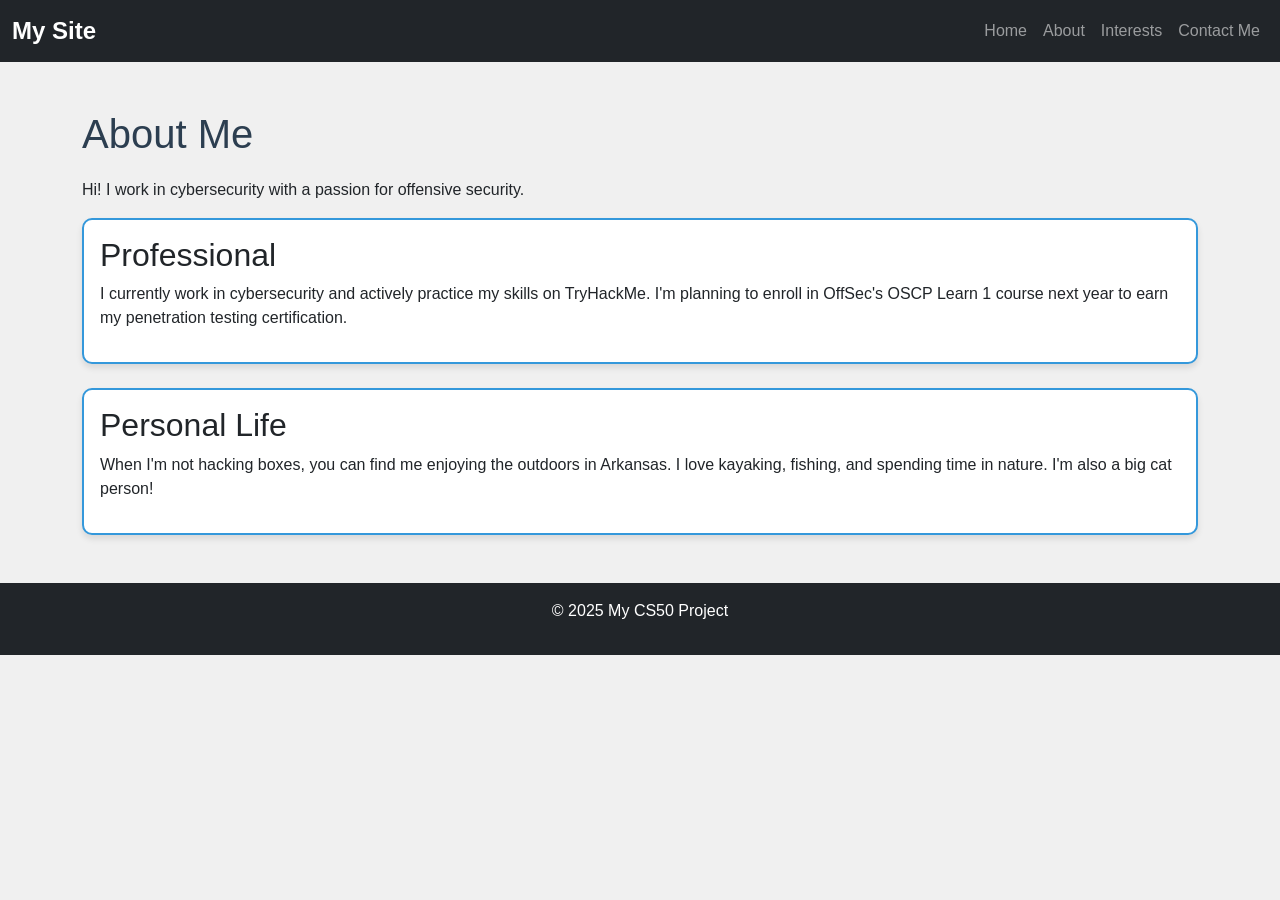
==== about.html @ b2e2db04 "website_project" ====
<!DOCTYPE html>

<html lang="en">
    <head>
        <link href="https://cdn.jsdelivr.net/npm/bootstrap@5.3.3/dist/css/bootstrap.min.css" rel="stylesheet" integrity="sha384-QWTKZyjpPEjISv5WaRU9OFeRpok6YctnYmDr5pNlyT2bRjXh0JMhjY6hW+ALEwIH" crossorigin="anonymous">
        <script src="https://cdn.jsdelivr.net/npm/bootstrap@5.3.3/dist/js/bootstrap.bundle.min.js" integrity="sha384-YvpcrYf0tY3lHB60NNkmXc5s9fDVZLESaAA55NDzOxhy9GkcIdslK1eN7N6jIeHz" crossorigin="anonymous"></script>
        <link href="styles.css" rel="stylesheet">
        <title>About - My Webpage</title>
    </head>
    <body>
        <nav class="navbar navbar-expand-lg navbar-dark bg-dark">
            <div class="container-fluid">
                <a class="navbar-brand" href="index.html">My Site</a>
                <ul class="navbar-nav">
                    <li class="nav-item"><a class="nav-link" href="index.html">Home</a></li>
                    <li class="nav-item"><a class="nav-link" href="about.html">About</a></li>
                    <li class="nav-item"><a class="nav-link" href="interests.html">Interests</a></li>
                    <li class="nav-item"><a class="nav-link" href="contact.html">Contact Me</a></li>
                </ul>
            </div>
        </nav>

        <div class="container mt-5">
            <h1>About Me</h1>
            <p>Hi! I work in cybersecurity with a passion for offensive security.</p>
            
            <div class="card p-3 mb-4">
                <h2>Professional</h2>
                <p>I currently work in cybersecurity and actively practice my skills on TryHackMe. I'm planning to enroll in OffSec's OSCP Learn 1 course next year to earn my penetration testing certification.</p>
            </div>
            
            <div class="card p-3 mb-4">
                <h2>Personal Life</h2>
                <p>When I'm not hacking boxes, you can find me enjoying the outdoors in Arkansas. I love kayaking, fishing, and spending time in nature. I'm also a big cat person!</p>
            </div>
        </div>
        
        <footer class="bg-dark text-white text-center p-3 mt-5">
            <p>&copy; 2025 My CS50 Project</p>
        </footer>
    </body>
</html>
---- styles.css ----
/* Tag selector - styles all body elements */
body {
    background-color: #f0f0f0;
    font-family: 'Arial', sans-serif;
}

/* Tag selector - styles all h1 elements */
h1 {
    color: #2c3e50;
    font-size: 2.5rem;
    margin-bottom: 20px;
}

/* Class selector - styles elements with class="card" */
.card {
    border: 2px solid #3498db;
    border-radius: 10px;
    box-shadow: 0 4px 6px rgba(0, 0, 0, 0.1);
}

/* Class selector - styles the navbar brand */
.navbar-brand {
    font-weight: bold;
    font-size: 1.5rem;
}

/* Tag selector - styles all footer elements */
footer {
    margin-top: 50px;
}
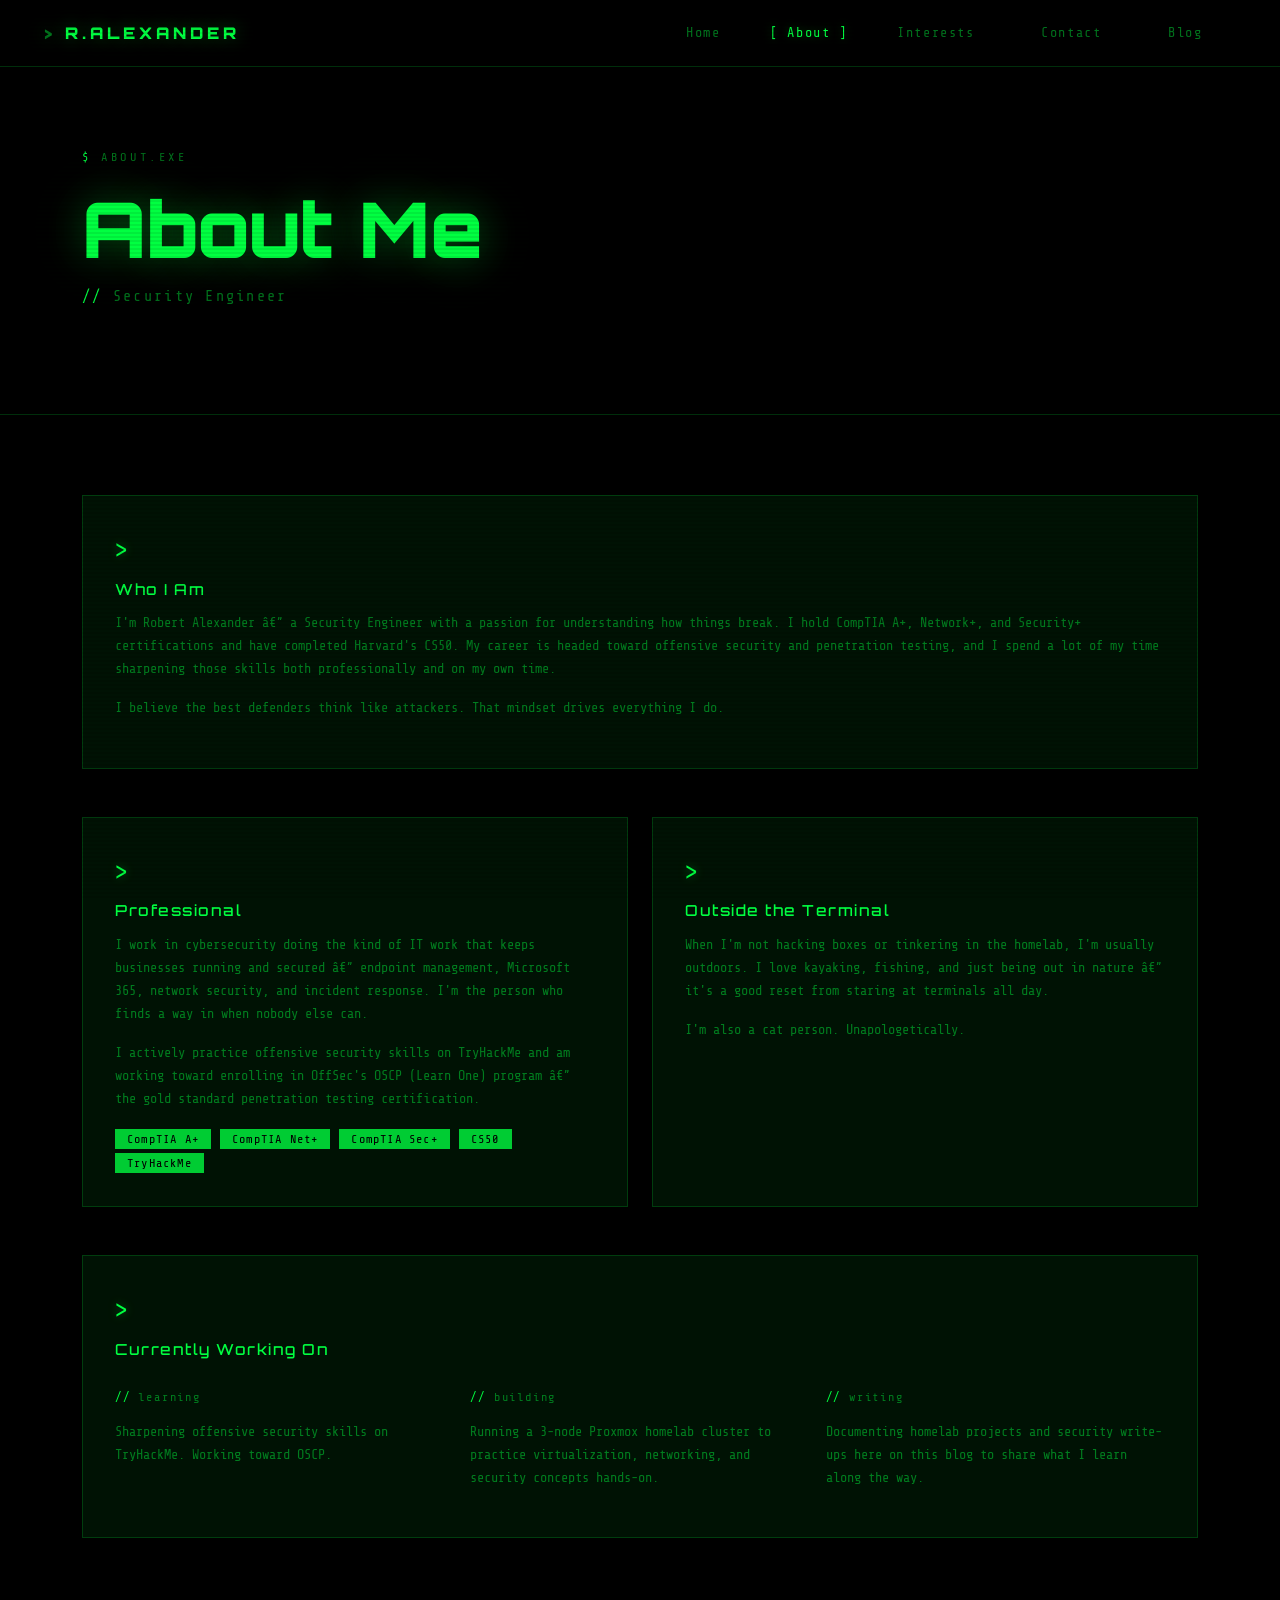
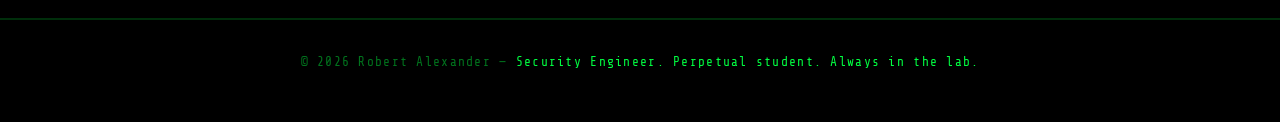
==== commit 859610a4: "Revise About page content and navigation Updated the About page with personal details and a new navi" ====
--- a/about.html
+++ b/about.html
@@ -1,42 +1,115 @@
 <!DOCTYPE html>
-
 <html lang="en">
     <head>
         <link href="https://cdn.jsdelivr.net/npm/bootstrap@5.3.3/dist/css/bootstrap.min.css" rel="stylesheet" integrity="sha384-QWTKZyjpPEjISv5WaRU9OFeRpok6YctnYmDr5pNlyT2bRjXh0JMhjY6hW+ALEwIH" crossorigin="anonymous">
         <script src="https://cdn.jsdelivr.net/npm/bootstrap@5.3.3/dist/js/bootstrap.bundle.min.js" integrity="sha384-YvpcrYf0tY3lHB60NNkmXc5s9fDVZLESaAA55NDzOxhy9GkcIdslK1eN7N6jIeHz" crossorigin="anonymous"></script>
         <link href="styles.css" rel="stylesheet">
-        <title>About - My Webpage</title>
+        <title>// About - Robert Alexander</title>
     </head>
     <body>
-        <nav class="navbar navbar-expand-lg navbar-dark bg-dark">
+
+        <nav class="navbar navbar-expand-lg navbar-dark">
             <div class="container-fluid">
-                <a class="navbar-brand" href="index.html">My Site</a>
-                <ul class="navbar-nav">
-                    <li class="nav-item"><a class="nav-link" href="index.html">Home</a></li>
-                    <li class="nav-item"><a class="nav-link" href="about.html">About</a></li>
-                    <li class="nav-item"><a class="nav-link" href="interests.html">Interests</a></li>
-                    <li class="nav-item"><a class="nav-link" href="contact.html">Contact Me</a></li>
-                </ul>
+                <a class="navbar-brand" href="index.html">r.alexander</a>
+                <button class="navbar-toggler" type="button" data-bs-toggle="collapse" data-bs-target="#navMenu">
+                    <span class="navbar-toggler-icon"></span>
+                </button>
+                <div class="collapse navbar-collapse" id="navMenu">
+                    <ul class="navbar-nav ms-auto">
+                        <li class="nav-item"><a class="nav-link" href="index.html">Home</a></li>
+                        <li class="nav-item"><a class="nav-link active" href="about.html">About</a></li>
+                        <li class="nav-item"><a class="nav-link" href="interests.html">Interests</a></li>
+                        <li class="nav-item"><a class="nav-link" href="contact.html">Contact</a></li>
+                        <li class="nav-item"><a class="nav-link" href="index.html#blog">Blog</a></li>
+                    </ul>
+                </div>
             </div>
         </nav>
 
-        <div class="container mt-5">
-            <h1>About Me</h1>
-            <p>Hi! I work in cybersecurity with a passion for offensive security.</p>
-            
-            <div class="card p-3 mb-4">
-                <h2>Professional</h2>
-                <p>I currently work in cybersecurity and actively practice my skills on TryHackMe. I'm planning to enroll in OffSec's OSCP Learn 1 course next year to earn my penetration testing certification.</p>
+        <section class="hero" style="min-height: 35vh;">
+            <div class="container">
+                <p class="hero-label">about.exe</p>
+                <h1>About Me</h1>
+                <p class="hero-title"><span>//</span> Security Engineer</p>
             </div>
-            
-            <div class="card p-3 mb-4">
-                <h2>Personal Life</h2>
-                <p>When I'm not hacking boxes, you can find me enjoying the outdoors in Arkansas. I love kayaking, fishing, and spending time in nature. I'm also a big cat person!</p>
+        </section>
+
+        <section class="about-snap">
+            <div class="container">
+
+                <!-- Bio -->
+                <div class="row g-4 mb-5">
+                    <div class="col-12">
+                        <div class="snap-card">
+                            <p class="snap-icon">></p>
+                            <h3 class="snap-title">Who I Am</h3>
+                            <p class="snap-text">I'm Robert Alexander — a Security Engineer with a passion for understanding how things break. I hold CompTIA A+, Network+, and Security+ certifications and have completed Harvard's CS50. My career is headed toward offensive security and penetration testing, and I spend a lot of my time sharpening those skills both professionally and on my own time.</p>
+                            <p class="snap-text">I believe the best defenders think like attackers. That mindset drives everything I do.</p>
+                        </div>
+                    </div>
+                </div>
+
+                <div class="row g-4 mb-5">
+
+                    <!-- Professional -->
+                    <div class="col-md-6">
+                        <div class="snap-card" style="height:100%;">
+                            <p class="snap-icon">></p>
+                            <h3 class="snap-title">Professional</h3>
+                            <p class="snap-text">I work in cybersecurity doing the kind of IT work that keeps businesses running and secured — endpoint management, Microsoft 365, network security, and incident response. I'm the person who finds a way in when nobody else can.</p>
+                            <p class="snap-text">I actively practice offensive security skills on TryHackMe and am working toward enrolling in OffSec's OSCP (Learn One) program — the gold standard penetration testing certification.</p>
+                            <div class="cert-list">
+                                <span class="tag">CompTIA A+</span>
+                                <span class="tag">CompTIA Net+</span>
+                                <span class="tag">CompTIA Sec+</span>
+                                <span class="tag">CS50</span>
+                                <span class="tag">TryHackMe</span>
+                            </div>
+                        </div>
+                    </div>
+
+                    <!-- Personal -->
+                    <div class="col-md-6">
+                        <div class="snap-card" style="height:100%;">
+                            <p class="snap-icon">></p>
+                            <h3 class="snap-title">Outside the Terminal</h3>
+                            <p class="snap-text">When I'm not hacking boxes or tinkering in the homelab, I'm usually outdoors. I love kayaking, fishing, and just being out in nature — it's a good reset from staring at terminals all day.</p>
+                            <p class="snap-text">I'm also a cat person. Unapologetically.</p>
+                        </div>
+                    </div>
+
+                </div>
+
+                <!-- Currently working on -->
+                <div class="row g-4">
+                    <div class="col-12">
+                        <div class="snap-card">
+                            <p class="snap-icon">></p>
+                            <h3 class="snap-title">Currently Working On</h3>
+                            <div class="row g-3 mt-1">
+                                <div class="col-md-4">
+                                    <p class="blog-date">learning</p>
+                                    <p class="snap-text">Sharpening offensive security skills on TryHackMe. Working toward OSCP.</p>
+                                </div>
+                                <div class="col-md-4">
+                                    <p class="blog-date">building</p>
+                                    <p class="snap-text">Running a 3-node Proxmox homelab cluster to practice virtualization, networking, and security concepts hands-on.</p>
+                                </div>
+                                <div class="col-md-4">
+                                    <p class="blog-date">writing</p>
+                                    <p class="snap-text">Documenting homelab projects and security write-ups here on this blog to share what I learn along the way.</p>
+                                </div>
+                            </div>
+                        </div>
+                    </div>
+                </div>
+
             </div>
-        </div>
-        
-        <footer class="bg-dark text-white text-center p-3 mt-5">
-            <p>&copy; 2025 My CS50 Project</p>
+        </section>
+
+        <footer>
+            <p>&copy; 2026 Robert Alexander &mdash; <span>Security Engineer. Perpetual student. Always in the lab.</span></p>
         </footer>
+
     </body>
-</html>+</html>
--- a/styles.css
+++ b/styles.css
@@ -1,30 +1,463 @@
-/* Tag selector - styles all body elements */
+@import url('https://fonts.googleapis.com/css2?family=Share+Tech+Mono&family=Orbitron:wght@400;700;900&display=swap');
+
+/* =============================================
+   CSS VARIABLES
+   ============================================= */
+:root {
+    --green: #00ff41;
+    --green-dim: #00cc33;
+    --green-glow: rgba(0, 255, 65, 0.35);
+    --green-faint: rgba(0, 255, 65, 0.07);
+    --black: #000000;
+    --border: rgba(0, 255, 65, 0.18);
+    --text-muted: rgba(0, 255, 65, 0.45);
+}
+
+/* =============================================
+   BASE
+   ============================================= */
 body {
-    background-color: #f0f0f0;
-    font-family: 'Arial', sans-serif;
-}
-
-/* Tag selector - styles all h1 elements */
+    background-color: var(--black) !important;
+    font-family: 'Share Tech Mono', monospace;
+    color: var(--green);
+    overflow-x: hidden;
+    cursor: crosshair;
+}
+
+/* Scanline overlay */
+body::after {
+    content: '';
+    position: fixed;
+    inset: 0;
+    background: repeating-linear-gradient(
+        0deg,
+        transparent,
+        transparent 2px,
+        rgba(0, 0, 0, 0.07) 2px,
+        rgba(0, 0, 0, 0.07) 4px
+    );
+    pointer-events: none;
+    z-index: 9999;
+}
+
 h1 {
-    color: #2c3e50;
-    font-size: 2.5rem;
-    margin-bottom: 20px;
-}
-
-/* Class selector - styles elements with class="card" */
+    font-family: 'Orbitron', monospace;
+    font-weight: 900;
+    color: var(--green);
+    font-size: clamp(2.2rem, 6vw, 5rem);
+    line-height: 1;
+    text-shadow: 0 0 40px var(--green-glow), 0 0 80px rgba(0, 255, 65, 0.1);
+    margin-bottom: 1rem;
+}
+
+h2 {
+    font-family: 'Orbitron', monospace;
+    color: var(--green);
+    font-size: 1.3rem;
+    letter-spacing: 0.1em;
+    margin-bottom: 2rem;
+}
+
+h2 span {
+    color: var(--text-muted);
+}
+
+p {
+    color: var(--text-muted);
+    line-height: 1.7;
+}
+
+a {
+    color: var(--green);
+    text-decoration: none;
+    transition: text-shadow 0.2s;
+}
+
+a:hover {
+    color: var(--green);
+    text-shadow: 0 0 10px var(--green-glow);
+}
+
+footer {
+    margin-top: 0;
+    border-top: 1px solid var(--border);
+    padding: 2rem 0;
+    text-align: center;
+    background: rgba(0, 0, 0, 0.8);
+    color: var(--text-muted);
+    font-size: 0.8rem;
+    letter-spacing: 0.1em;
+    position: relative;
+    z-index: 1;
+}
+
+footer span {
+    color: var(--green);
+}
+
+/* =============================================
+   NAVBAR
+   ============================================= */
+.navbar {
+    background: rgba(0, 0, 0, 0.92) !important;
+    border-bottom: 1px solid var(--border);
+    backdrop-filter: blur(12px);
+    padding: 1rem 2rem;
+    position: sticky;
+    top: 0;
+    z-index: 1000;
+}
+
+.navbar-brand {
+    font-family: 'Orbitron', monospace;
+    font-weight: 900;
+    font-size: 1rem;
+    color: var(--green) !important;
+    letter-spacing: 0.25em;
+    text-transform: uppercase;
+    text-shadow: 0 0 18px var(--green-glow);
+}
+
+.navbar-brand::before {
+    content: '> ';
+    color: var(--text-muted);
+}
+
+.nav-link {
+    color: var(--text-muted) !important;
+    font-family: 'Share Tech Mono', monospace;
+    font-size: 0.85rem;
+    letter-spacing: 0.12em;
+    padding: 0.4rem 1rem !important;
+    transition: all 0.2s ease;
+}
+
+.nav-link::before { content: '[ '; opacity: 0; transition: opacity 0.15s; }
+.nav-link::after  { content: ' ]'; opacity: 0; transition: opacity 0.15s; }
+
+.nav-link:hover,
+.nav-link.active {
+    color: var(--green) !important;
+    text-shadow: 0 0 10px var(--green-glow);
+}
+
+.nav-link:hover::before,
+.nav-link:hover::after,
+.nav-link.active::before,
+.nav-link.active::after {
+    opacity: 1;
+}
+
+/* =============================================
+   HERO
+   ============================================= */
+.hero {
+    position: relative;
+    z-index: 1;
+    min-height: 90vh;
+    display: flex;
+    align-items: center;
+    padding: 5rem 0;
+    border-bottom: 1px solid var(--border);
+}
+
+.hero-label {
+    font-size: 0.75rem;
+    color: var(--text-muted);
+    letter-spacing: 0.3em;
+    text-transform: uppercase;
+    margin-bottom: 1.5rem;
+}
+
+.hero-label::before {
+    content: '$ ';
+    color: var(--green);
+}
+
+.hero-title {
+    font-size: 0.95rem;
+    color: var(--text-muted);
+    letter-spacing: 0.15em;
+    margin-bottom: 1.5rem;
+}
+
+.hero-title span {
+    color: var(--green);
+}
+
+.typewriter {
+    font-size: 1.1rem;
+    color: var(--green-dim);
+    border-right: 2px solid var(--green);
+    white-space: nowrap;
+    overflow: hidden;
+    width: 0;
+    animation: typing 2.5s steps(50) 0.5s forwards, blink 0.75s step-end infinite;
+    margin-bottom: 3rem;
+}
+
+@keyframes typing {
+    to { width: 100%; }
+}
+
+@keyframes blink {
+    50% { border-color: transparent; }
+}
+
+.hero-cta {
+    display: flex;
+    gap: 1rem;
+    flex-wrap: wrap;
+}
+
+/* =============================================
+   BUTTONS
+   ============================================= */
+.btn-terminal {
+    background: transparent;
+    border: 1px solid var(--green);
+    color: var(--green);
+    font-family: 'Share Tech Mono', monospace;
+    letter-spacing: 0.1em;
+    padding: 0.75rem 2rem;
+    font-size: 0.85rem;
+    transition: all 0.2s;
+    cursor: crosshair;
+}
+
+.btn-terminal:hover {
+    color: var(--green);
+    background: var(--green-faint);
+    box-shadow: 0 0 20px var(--green-glow);
+    text-shadow: 0 0 8px var(--green-glow);
+}
+
+.btn-terminal-solid {
+    background: var(--green);
+    border: 1px solid var(--green);
+    color: var(--black);
+    font-family: 'Share Tech Mono', monospace;
+    font-weight: bold;
+    letter-spacing: 0.1em;
+    padding: 0.75rem 2rem;
+    font-size: 0.85rem;
+    transition: all 0.2s;
+    cursor: crosshair;
+}
+
+.btn-terminal-solid:hover {
+    background: transparent;
+    color: var(--green);
+    box-shadow: 0 0 20px var(--green-glow);
+}
+
+/* =============================================
+   ABOUT SNAPSHOT CARDS
+   ============================================= */
+.about-snap {
+    position: relative;
+    z-index: 1;
+    padding: 5rem 0;
+    border-bottom: 1px solid var(--border);
+}
+
+.snap-card {
+    background: var(--green-faint);
+    border: 1px solid var(--border);
+    padding: 2rem;
+    height: 100%;
+    transition: border-color 0.2s, box-shadow 0.2s;
+}
+
+.snap-card:hover {
+    border-color: var(--green);
+    box-shadow: 0 0 24px var(--green-faint);
+}
+
+.snap-icon {
+    font-family: 'Orbitron', monospace;
+    font-size: 1.5rem;
+    color: var(--green);
+    margin-bottom: 0.75rem;
+    text-shadow: 0 0 10px var(--green-glow);
+}
+
+.snap-title {
+    font-size: 0.95rem;
+    color: var(--green);
+    letter-spacing: 0.1em;
+    margin-bottom: 0.75rem;
+    font-family: 'Orbitron', monospace;
+}
+
+.snap-text {
+    font-size: 0.85rem;
+    color: var(--text-muted);
+    line-height: 1.7;
+}
+
+/* =============================================
+   CARD (Bootstrap override)
+   ============================================= */
 .card {
-    border: 2px solid #3498db;
-    border-radius: 10px;
-    box-shadow: 0 4px 6px rgba(0, 0, 0, 0.1);
-}
-
-/* Class selector - styles the navbar brand */
-.navbar-brand {
-    font-weight: bold;
-    font-size: 1.5rem;
-}
-
-/* Tag selector - styles all footer elements */
-footer {
-    margin-top: 50px;
-}
+    background: var(--green-faint);
+    border: 1px solid var(--border) !important;
+    border-radius: 0 !important;
+    box-shadow: none;
+    color: var(--text-muted);
+    transition: border-color 0.2s, box-shadow 0.2s;
+}
+
+.card:hover {
+    border-color: var(--green) !important;
+    box-shadow: 0 0 20px var(--green-faint);
+}
+
+/* =============================================
+   BLOG SECTION
+   ============================================= */
+.blog-section {
+    position: relative;
+    z-index: 1;
+    padding: 5rem 0;
+}
+
+.blog-card {
+    background: var(--green-faint);
+    border: 1px solid var(--border);
+    padding: 1.75rem;
+    height: 100%;
+    transition: border-color 0.2s, box-shadow 0.2s;
+}
+
+.blog-card:hover {
+    border-color: var(--green);
+    box-shadow: 0 0 24px var(--green-faint);
+}
+
+.blog-date {
+    font-size: 0.75rem;
+    color: var(--text-muted);
+    letter-spacing: 0.15em;
+    margin-bottom: 0.75rem;
+}
+
+.blog-date::before {
+    content: '// ';
+    color: var(--green);
+}
+
+.blog-title {
+    font-size: 0.95rem;
+    color: var(--green);
+    margin-bottom: 0.75rem;
+    line-height: 1.4;
+}
+
+.blog-excerpt {
+    font-size: 0.85rem;
+    color: var(--text-muted);
+    margin-bottom: 1.25rem;
+}
+
+.blog-link {
+    font-size: 0.8rem;
+    color: var(--green-dim);
+    letter-spacing: 0.1em;
+    transition: color 0.2s, text-shadow 0.2s;
+}
+
+.blog-link:hover {
+    color: var(--green);
+    text-shadow: 0 0 8px var(--green-glow);
+}
+
+/* =============================================
+   BLOG POST PAGE
+   ============================================= */
+.blog-post {
+    position: relative;
+    z-index: 1;
+    padding: 5rem 0;
+}
+
+.post-header {
+    border-bottom: 1px solid var(--border);
+    padding-bottom: 2.5rem;
+    margin-bottom: 3rem;
+}
+
+.post-title {
+    font-family: 'Orbitron', monospace;
+    font-size: clamp(1.5rem, 4vw, 2.5rem);
+    color: var(--green);
+    text-shadow: 0 0 30px var(--green-glow);
+    margin-bottom: 1rem;
+    line-height: 1.2;
+}
+
+.post-subtitle {
+    font-size: 1rem;
+    color: var(--text-muted);
+    margin-bottom: 1.5rem;
+    line-height: 1.7;
+}
+
+.post-tags {
+    display: flex;
+    flex-wrap: wrap;
+    gap: 0.5rem;
+}
+
+.tag {
+    font-size: 0.75rem;
+    color: var(--black);
+    background: var(--green-dim);
+    padding: 0.2rem 0.75rem;
+    letter-spacing: 0.1em;
+}
+
+.post-body h2 {
+    margin-top: 3rem;
+    margin-bottom: 1rem;
+    font-size: 1.2rem;
+}
+
+.post-body p {
+    font-size: 0.95rem;
+    margin-bottom: 1.5rem;
+    color: rgba(0, 255, 65, 0.6);
+    line-height: 1.9;
+}
+
+.post-body code {
+    color: var(--green);
+    background: var(--green-faint);
+    padding: 0.1rem 0.4rem;
+    font-family: 'Share Tech Mono', monospace;
+    font-size: 0.9em;
+}
+
+.code-block {
+    background: #050505;
+    border: 1px solid var(--border);
+    border-left: 3px solid var(--green);
+    padding: 1.5rem;
+    margin: 1.5rem 0;
+    overflow-x: auto;
+}
+
+.code-block pre {
+    color: var(--green);
+    font-family: 'Share Tech Mono', monospace;
+    font-size: 0.85rem;
+    margin: 0;
+    line-height: 1.7;
+    white-space: pre-wrap;
+}
+
+.post-footer-nav {
+    margin-top: 4rem;
+    padding-top: 2rem;
+    border-top: 1px solid var(--border);
+}
